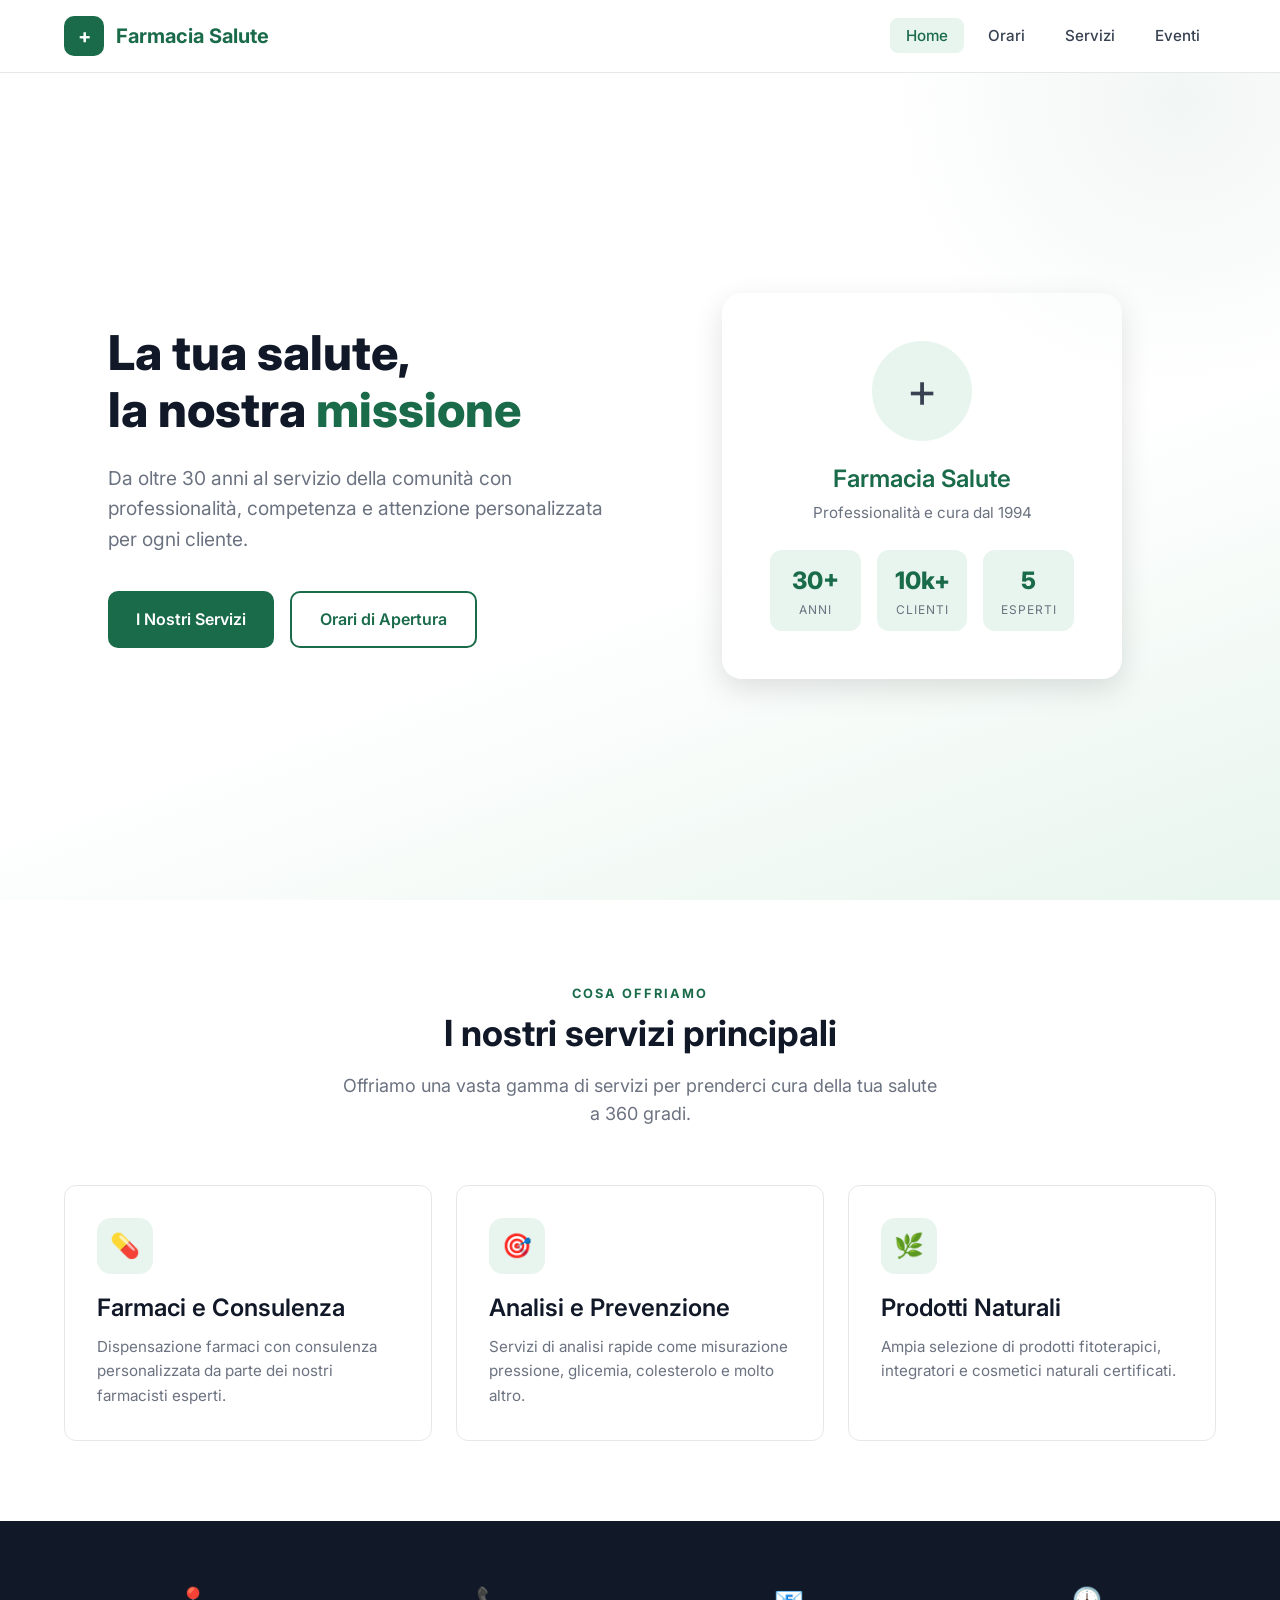
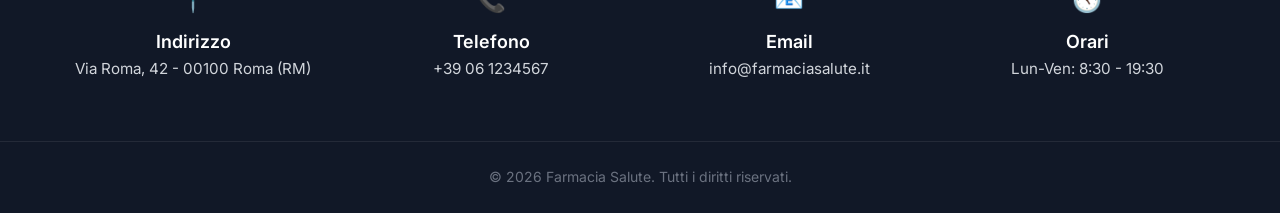
==== index.html @ 4664b822 "Add pharmacy showcase website with homepage, hours, services, and events pages Static frontend for F" ====
<!DOCTYPE html>
<html lang="it">
<head>
  <meta charset="UTF-8">
  <meta name="viewport" content="width=device-width, initial-scale=1.0">
  <title>Farmacia Salute &mdash; La Tua Farmacia di Fiducia</title>
  <meta name="description" content="Farmacia Salute - Servizi farmaceutici, consulenza personalizzata e prodotti per il tuo benessere.">
  <link rel="preconnect" href="https://fonts.googleapis.com">
  <link rel="preconnect" href="https://fonts.gstatic.com" crossorigin>
  <link href="https://fonts.googleapis.com/css2?family=Inter:wght@400;500;600;700;800&display=swap" rel="stylesheet">
  <link rel="stylesheet" href="css/style.css">
</head>
<body>

  <!-- Header -->
  <header class="header" id="header">
    <nav class="nav container">
      <a href="index.html" class="nav-logo">
        <div class="logo-icon">+</div>
        Farmacia Salute
      </a>
      <ul class="nav-links" id="navLinks">
        <li><a href="index.html" class="active">Home</a></li>
        <li><a href="orari.html">Orari</a></li>
        <li><a href="servizi.html">Servizi</a></li>
        <li><a href="eventi.html">Eventi</a></li>
      </ul>
      <button class="nav-toggle" id="navToggle" aria-label="Menu">
        <span></span>
        <span></span>
        <span></span>
      </button>
    </nav>
  </header>

  <!-- Hero -->
  <section class="hero">
    <div class="container">
      <div class="hero-content">
        <h1>La tua salute,<br>la nostra <span>missione</span></h1>
        <p>Da oltre 30 anni al servizio della comunità con professionalità, competenza e attenzione personalizzata per ogni cliente.</p>
        <div class="btn-group">
          <a href="servizi.html" class="btn btn-primary">I Nostri Servizi</a>
          <a href="orari.html" class="btn btn-outline">Orari di Apertura</a>
        </div>
      </div>
      <div class="hero-visual">
        <div class="hero-card">
          <div class="pharmacy-icon">+</div>
          <h3>Farmacia Salute</h3>
          <p>Professionalità e cura dal 1994</p>
          <div class="hero-stats">
            <div class="hero-stat">
              <div class="number">30+</div>
              <div class="label">Anni</div>
            </div>
            <div class="hero-stat">
              <div class="number">10k+</div>
              <div class="label">Clienti</div>
            </div>
            <div class="hero-stat">
              <div class="number">5</div>
              <div class="label">Esperti</div>
            </div>
          </div>
        </div>
      </div>
    </div>
  </section>

  <!-- Quick Services -->
  <section class="section">
    <div class="container">
      <div class="section-header">
        <span class="section-label">Cosa Offriamo</span>
        <h2>I nostri servizi principali</h2>
        <p>Offriamo una vasta gamma di servizi per prenderci cura della tua salute a 360 gradi.</p>
      </div>
      <div class="cards-grid">
        <div class="card">
          <div class="card-icon">&#x1F48A;</div>
          <h3>Farmaci e Consulenza</h3>
          <p>Dispensazione farmaci con consulenza personalizzata da parte dei nostri farmacisti esperti.</p>
        </div>
        <div class="card">
          <div class="card-icon">&#x1F3AF;</div>
          <h3>Analisi e Prevenzione</h3>
          <p>Servizi di analisi rapide come misurazione pressione, glicemia, colesterolo e molto altro.</p>
        </div>
        <div class="card">
          <div class="card-icon">&#x1F33F;</div>
          <h3>Prodotti Naturali</h3>
          <p>Ampia selezione di prodotti fitoterapici, integratori e cosmetici naturali certificati.</p>
        </div>
      </div>
    </div>
  </section>

  <!-- Contact Bar -->
  <section class="contact-bar">
    <div class="container">
      <div class="contact-item">
        <div class="icon">&#x1F4CD;</div>
        <h4>Indirizzo</h4>
        <p>Via Roma, 42 - 00100 Roma (RM)</p>
      </div>
      <div class="contact-item">
        <div class="icon">&#x1F4DE;</div>
        <h4>Telefono</h4>
        <p>+39 06 1234567</p>
      </div>
      <div class="contact-item">
        <div class="icon">&#x1F4E7;</div>
        <h4>Email</h4>
        <p>info@farmaciasalute.it</p>
      </div>
      <div class="contact-item">
        <div class="icon">&#x1F554;</div>
        <h4>Orari</h4>
        <p>Lun-Ven: 8:30 - 19:30</p>
      </div>
    </div>
  </section>

  <!-- Footer -->
  <footer class="footer">
    <div class="container">
      <p>&copy; 2026 Farmacia Salute. Tutti i diritti riservati.</p>
    </div>
  </footer>

  <script src="js/main.js"></script>
</body>
</html>
---- css/style.css ----
/* ===== CSS Variables & Reset ===== */
:root {
  --primary: #1a6b4a;
  --primary-light: #2a9d6e;
  --primary-dark: #0f4a32;
  --accent: #e8f5ee;
  --white: #ffffff;
  --gray-50: #f9fafb;
  --gray-100: #f3f4f6;
  --gray-200: #e5e7eb;
  --gray-300: #d1d5db;
  --gray-500: #6b7280;
  --gray-700: #374151;
  --gray-900: #111827;
  --shadow-sm: 0 1px 3px rgba(0, 0, 0, 0.08);
  --shadow-md: 0 4px 12px rgba(0, 0, 0, 0.1);
  --shadow-lg: 0 10px 30px rgba(0, 0, 0, 0.12);
  --radius: 12px;
  --transition: 0.3s ease;
}

*,
*::before,
*::after {
  margin: 0;
  padding: 0;
  box-sizing: border-box;
}

html {
  scroll-behavior: smooth;
}

body {
  font-family: 'Inter', -apple-system, BlinkMacSystemFont, 'Segoe UI', sans-serif;
  color: var(--gray-700);
  line-height: 1.6;
  background: var(--white);
}

a {
  text-decoration: none;
  color: inherit;
}

ul {
  list-style: none;
}

img {
  max-width: 100%;
  display: block;
}

/* ===== Typography ===== */
h1, h2, h3, h4 {
  color: var(--gray-900);
  line-height: 1.2;
}

h1 { font-size: 3rem; font-weight: 800; }
h2 { font-size: 2.25rem; font-weight: 700; }
h3 { font-size: 1.5rem; font-weight: 600; }
h4 { font-size: 1.125rem; font-weight: 600; }

/* ===== Layout ===== */
.container {
  max-width: 1200px;
  margin: 0 auto;
  padding: 0 24px;
}

.section {
  padding: 80px 0;
}

.section-header {
  text-align: center;
  margin-bottom: 56px;
}

.section-header h2 {
  margin-bottom: 16px;
}

.section-header p {
  font-size: 1.125rem;
  color: var(--gray-500);
  max-width: 600px;
  margin: 0 auto;
}

.section-label {
  display: inline-block;
  font-size: 0.8rem;
  font-weight: 700;
  text-transform: uppercase;
  letter-spacing: 2px;
  color: var(--primary);
  margin-bottom: 8px;
}

/* ===== Header / Navbar ===== */
.header {
  position: fixed;
  top: 0;
  left: 0;
  width: 100%;
  z-index: 1000;
  background: rgba(255, 255, 255, 0.95);
  backdrop-filter: blur(10px);
  border-bottom: 1px solid var(--gray-200);
  transition: var(--transition);
}

.header.scrolled {
  box-shadow: var(--shadow-sm);
}

.nav {
  display: flex;
  align-items: center;
  justify-content: space-between;
  height: 72px;
}

.nav-logo {
  display: flex;
  align-items: center;
  gap: 12px;
  font-size: 1.25rem;
  font-weight: 700;
  color: var(--primary);
}

.nav-logo .logo-icon {
  width: 40px;
  height: 40px;
  background: var(--primary);
  border-radius: 10px;
  display: flex;
  align-items: center;
  justify-content: center;
  color: var(--white);
  font-size: 1.25rem;
}

.nav-links {
  display: flex;
  align-items: center;
  gap: 8px;
}

.nav-links a {
  padding: 8px 16px;
  border-radius: 8px;
  font-size: 0.95rem;
  font-weight: 500;
  color: var(--gray-700);
  transition: var(--transition);
}

.nav-links a:hover,
.nav-links a.active {
  color: var(--primary);
  background: var(--accent);
}

.nav-toggle {
  display: none;
  flex-direction: column;
  gap: 5px;
  background: none;
  border: none;
  cursor: pointer;
  padding: 4px;
}

.nav-toggle span {
  width: 24px;
  height: 2px;
  background: var(--gray-700);
  border-radius: 2px;
  transition: var(--transition);
}

/* ===== Hero Section ===== */
.hero {
  min-height: 100vh;
  display: flex;
  align-items: center;
  padding-top: 72px;
  background: linear-gradient(160deg, var(--white) 60%, var(--accent) 100%);
  position: relative;
  overflow: hidden;
}

.hero::after {
  content: '';
  position: absolute;
  top: -200px;
  right: -200px;
  width: 600px;
  height: 600px;
  border-radius: 50%;
  background: radial-gradient(circle, rgba(26, 107, 74, 0.06) 0%, transparent 70%);
  pointer-events: none;
}

.hero .container {
  display: grid;
  grid-template-columns: 1fr 1fr;
  gap: 64px;
  align-items: center;
}

.hero-content {
  position: relative;
  z-index: 1;
}

.hero-content h1 {
  margin-bottom: 24px;
}

.hero-content h1 span {
  color: var(--primary);
}

.hero-content p {
  font-size: 1.2rem;
  color: var(--gray-500);
  margin-bottom: 36px;
  max-width: 500px;
}

.hero-visual {
  display: flex;
  justify-content: center;
  align-items: center;
  position: relative;
}

.hero-card {
  background: var(--white);
  border-radius: 20px;
  padding: 48px;
  box-shadow: var(--shadow-lg);
  text-align: center;
  max-width: 400px;
  width: 100%;
}

.hero-card .pharmacy-icon {
  width: 100px;
  height: 100px;
  margin: 0 auto 24px;
  background: var(--accent);
  border-radius: 50%;
  display: flex;
  align-items: center;
  justify-content: center;
  font-size: 3rem;
}

.hero-card h3 {
  margin-bottom: 8px;
  color: var(--primary);
}

.hero-card p {
  color: var(--gray-500);
  font-size: 0.95rem;
}

.hero-stats {
  display: flex;
  gap: 16px;
  margin-top: 24px;
  justify-content: center;
}

.hero-stat {
  text-align: center;
  padding: 12px 16px;
  background: var(--accent);
  border-radius: 12px;
  flex: 1;
}

.hero-stat .number {
  font-size: 1.5rem;
  font-weight: 800;
  color: var(--primary);
}

.hero-stat .label {
  font-size: 0.75rem;
  color: var(--gray-500);
  text-transform: uppercase;
  letter-spacing: 1px;
}

/* ===== Buttons ===== */
.btn {
  display: inline-flex;
  align-items: center;
  gap: 8px;
  padding: 14px 28px;
  border-radius: 10px;
  font-size: 1rem;
  font-weight: 600;
  cursor: pointer;
  border: none;
  transition: var(--transition);
}

.btn-primary {
  background: var(--primary);
  color: var(--white);
}

.btn-primary:hover {
  background: var(--primary-dark);
  transform: translateY(-2px);
  box-shadow: var(--shadow-md);
}

.btn-outline {
  background: transparent;
  color: var(--primary);
  border: 2px solid var(--primary);
}

.btn-outline:hover {
  background: var(--accent);
  transform: translateY(-2px);
}

.btn-group {
  display: flex;
  gap: 16px;
  flex-wrap: wrap;
}

/* ===== Cards Grid ===== */
.cards-grid {
  display: grid;
  grid-template-columns: repeat(auto-fit, minmax(280px, 1fr));
  gap: 24px;
}

.card {
  background: var(--white);
  border-radius: var(--radius);
  padding: 32px;
  border: 1px solid var(--gray-200);
  transition: var(--transition);
}

.card:hover {
  transform: translateY(-4px);
  box-shadow: var(--shadow-md);
  border-color: transparent;
}

.card-icon {
  width: 56px;
  height: 56px;
  border-radius: 14px;
  background: var(--accent);
  display: flex;
  align-items: center;
  justify-content: center;
  font-size: 1.5rem;
  margin-bottom: 20px;
}

.card h3 {
  margin-bottom: 12px;
}

.card p {
  color: var(--gray-500);
  font-size: 0.95rem;
}

/* ===== Page Header (for inner pages) ===== */
.page-header {
  padding: 140px 0 60px;
  background: linear-gradient(160deg, var(--white) 40%, var(--accent) 100%);
  text-align: center;
}

.page-header h1 {
  margin-bottom: 16px;
}

.page-header p {
  font-size: 1.15rem;
  color: var(--gray-500);
  max-width: 600px;
  margin: 0 auto;
}

/* ===== Hours Table ===== */
.hours-wrapper {
  max-width: 700px;
  margin: 0 auto;
}

.hours-table {
  width: 100%;
  background: var(--white);
  border-radius: var(--radius);
  overflow: hidden;
  box-shadow: var(--shadow-md);
  border: 1px solid var(--gray-200);
}

.hours-row {
  display: flex;
  justify-content: space-between;
  align-items: center;
  padding: 20px 32px;
  border-bottom: 1px solid var(--gray-100);
  transition: var(--transition);
}

.hours-row:last-child {
  border-bottom: none;
}

.hours-row:hover {
  background: var(--gray-50);
}

.hours-row.today {
  background: var(--accent);
  font-weight: 600;
}

.hours-row.today .day-name {
  color: var(--primary);
}

.day-name {
  font-weight: 600;
  color: var(--gray-900);
  display: flex;
  align-items: center;
  gap: 10px;
}

.today-badge {
  font-size: 0.7rem;
  background: var(--primary);
  color: var(--white);
  padding: 2px 10px;
  border-radius: 20px;
  font-weight: 700;
  text-transform: uppercase;
  letter-spacing: 1px;
}

.hours-time {
  color: var(--gray-500);
}

.hours-time.closed {
  color: #dc2626;
  font-weight: 600;
}

.hours-note {
  text-align: center;
  margin-top: 32px;
  padding: 24px;
  background: var(--accent);
  border-radius: var(--radius);
  color: var(--primary-dark);
  font-size: 0.95rem;
}

.hours-note strong {
  display: block;
  margin-bottom: 4px;
}

/* ===== Current Status Badge ===== */
.status-badge {
  display: inline-flex;
  align-items: center;
  gap: 8px;
  padding: 8px 20px;
  border-radius: 30px;
  font-weight: 600;
  font-size: 0.9rem;
  margin-top: 16px;
}

.status-badge.open {
  background: #dcfce7;
  color: #166534;
}

.status-badge.closed {
  background: #fee2e2;
  color: #991b1b;
}

.status-dot {
  width: 8px;
  height: 8px;
  border-radius: 50%;
  animation: pulse 2s infinite;
}

.status-badge.open .status-dot {
  background: #22c55e;
}

.status-badge.closed .status-dot {
  background: #ef4444;
}

@keyframes pulse {
  0%, 100% { opacity: 1; }
  50% { opacity: 0.4; }
}

/* ===== Services Page ===== */
.services-grid {
  display: grid;
  grid-template-columns: repeat(auto-fit, minmax(320px, 1fr));
  gap: 32px;
}

.service-card {
  background: var(--white);
  border-radius: var(--radius);
  padding: 40px;
  border: 1px solid var(--gray-200);
  transition: var(--transition);
  position: relative;
  overflow: hidden;
}

.service-card::before {
  content: '';
  position: absolute;
  top: 0;
  left: 0;
  width: 100%;
  height: 4px;
  background: var(--primary);
  transform: scaleX(0);
  transition: var(--transition);
}

.service-card:hover::before {
  transform: scaleX(1);
}

.service-card:hover {
  transform: translateY(-6px);
  box-shadow: var(--shadow-lg);
  border-color: transparent;
}

.service-icon {
  width: 64px;
  height: 64px;
  border-radius: 16px;
  background: var(--accent);
  display: flex;
  align-items: center;
  justify-content: center;
  font-size: 1.75rem;
  margin-bottom: 24px;
}

.service-card h3 {
  margin-bottom: 12px;
}

.service-card p {
  color: var(--gray-500);
  line-height: 1.7;
}

/* ===== Events Page ===== */
.events-list {
  max-width: 800px;
  margin: 0 auto;
  display: flex;
  flex-direction: column;
  gap: 24px;
}

.event-card {
  background: var(--white);
  border-radius: var(--radius);
  padding: 32px;
  border: 1px solid var(--gray-200);
  display: flex;
  gap: 28px;
  align-items: flex-start;
  transition: var(--transition);
}

.event-card:hover {
  transform: translateY(-3px);
  box-shadow: var(--shadow-md);
  border-color: transparent;
}

.event-date {
  flex-shrink: 0;
  width: 80px;
  height: 80px;
  border-radius: 16px;
  background: var(--accent);
  display: flex;
  flex-direction: column;
  align-items: center;
  justify-content: center;
  text-align: center;
}

.event-date .day {
  font-size: 1.75rem;
  font-weight: 800;
  color: var(--primary);
  line-height: 1;
}

.event-date .month {
  font-size: 0.75rem;
  font-weight: 700;
  color: var(--primary-light);
  text-transform: uppercase;
  letter-spacing: 1px;
}

.event-info h3 {
  margin-bottom: 8px;
}

.event-info p {
  color: var(--gray-500);
  font-size: 0.95rem;
  margin-bottom: 12px;
}

.event-meta {
  display: flex;
  gap: 16px;
  flex-wrap: wrap;
}

.event-tag {
  font-size: 0.8rem;
  font-weight: 600;
  padding: 4px 12px;
  border-radius: 6px;
  background: var(--gray-100);
  color: var(--gray-700);
}

.event-tag.highlight {
  background: var(--accent);
  color: var(--primary);
}

/* ===== Contact Bar ===== */
.contact-bar {
  background: var(--gray-900);
  padding: 60px 0;
}

.contact-bar .container {
  display: grid;
  grid-template-columns: repeat(auto-fit, minmax(240px, 1fr));
  gap: 40px;
}

.contact-item {
  text-align: center;
  color: var(--gray-300);
}

.contact-item .icon {
  font-size: 1.5rem;
  margin-bottom: 12px;
}

.contact-item h4 {
  color: var(--white);
  margin-bottom: 4px;
}

.contact-item p {
  font-size: 0.95rem;
}

/* ===== Footer ===== */
.footer {
  background: var(--gray-900);
  border-top: 1px solid rgba(255, 255, 255, 0.08);
  padding: 24px 0;
  text-align: center;
  color: var(--gray-500);
  font-size: 0.875rem;
}

/* ===== Responsive ===== */
@media (max-width: 768px) {
  h1 { font-size: 2.25rem; }
  h2 { font-size: 1.75rem; }
  h3 { font-size: 1.25rem; }

  .section { padding: 56px 0; }

  .nav-links {
    position: fixed;
    top: 72px;
    left: 0;
    right: 0;
    background: var(--white);
    flex-direction: column;
    padding: 24px;
    gap: 4px;
    border-bottom: 1px solid var(--gray-200);
    box-shadow: var(--shadow-md);
    transform: translateY(-120%);
    transition: var(--transition);
    z-index: 999;
  }

  .nav-links.open {
    transform: translateY(0);
  }

  .nav-links a {
    width: 100%;
    padding: 12px 16px;
  }

  .nav-toggle {
    display: flex;
  }

  .hero .container {
    grid-template-columns: 1fr;
    gap: 40px;
    text-align: center;
  }

  .hero-content p {
    margin-left: auto;
    margin-right: auto;
  }

  .btn-group {
    justify-content: center;
  }

  .event-card {
    flex-direction: column;
    align-items: center;
    text-align: center;
  }

  .event-meta {
    justify-content: center;
  }

  .services-grid {
    grid-template-columns: 1fr;
  }
}
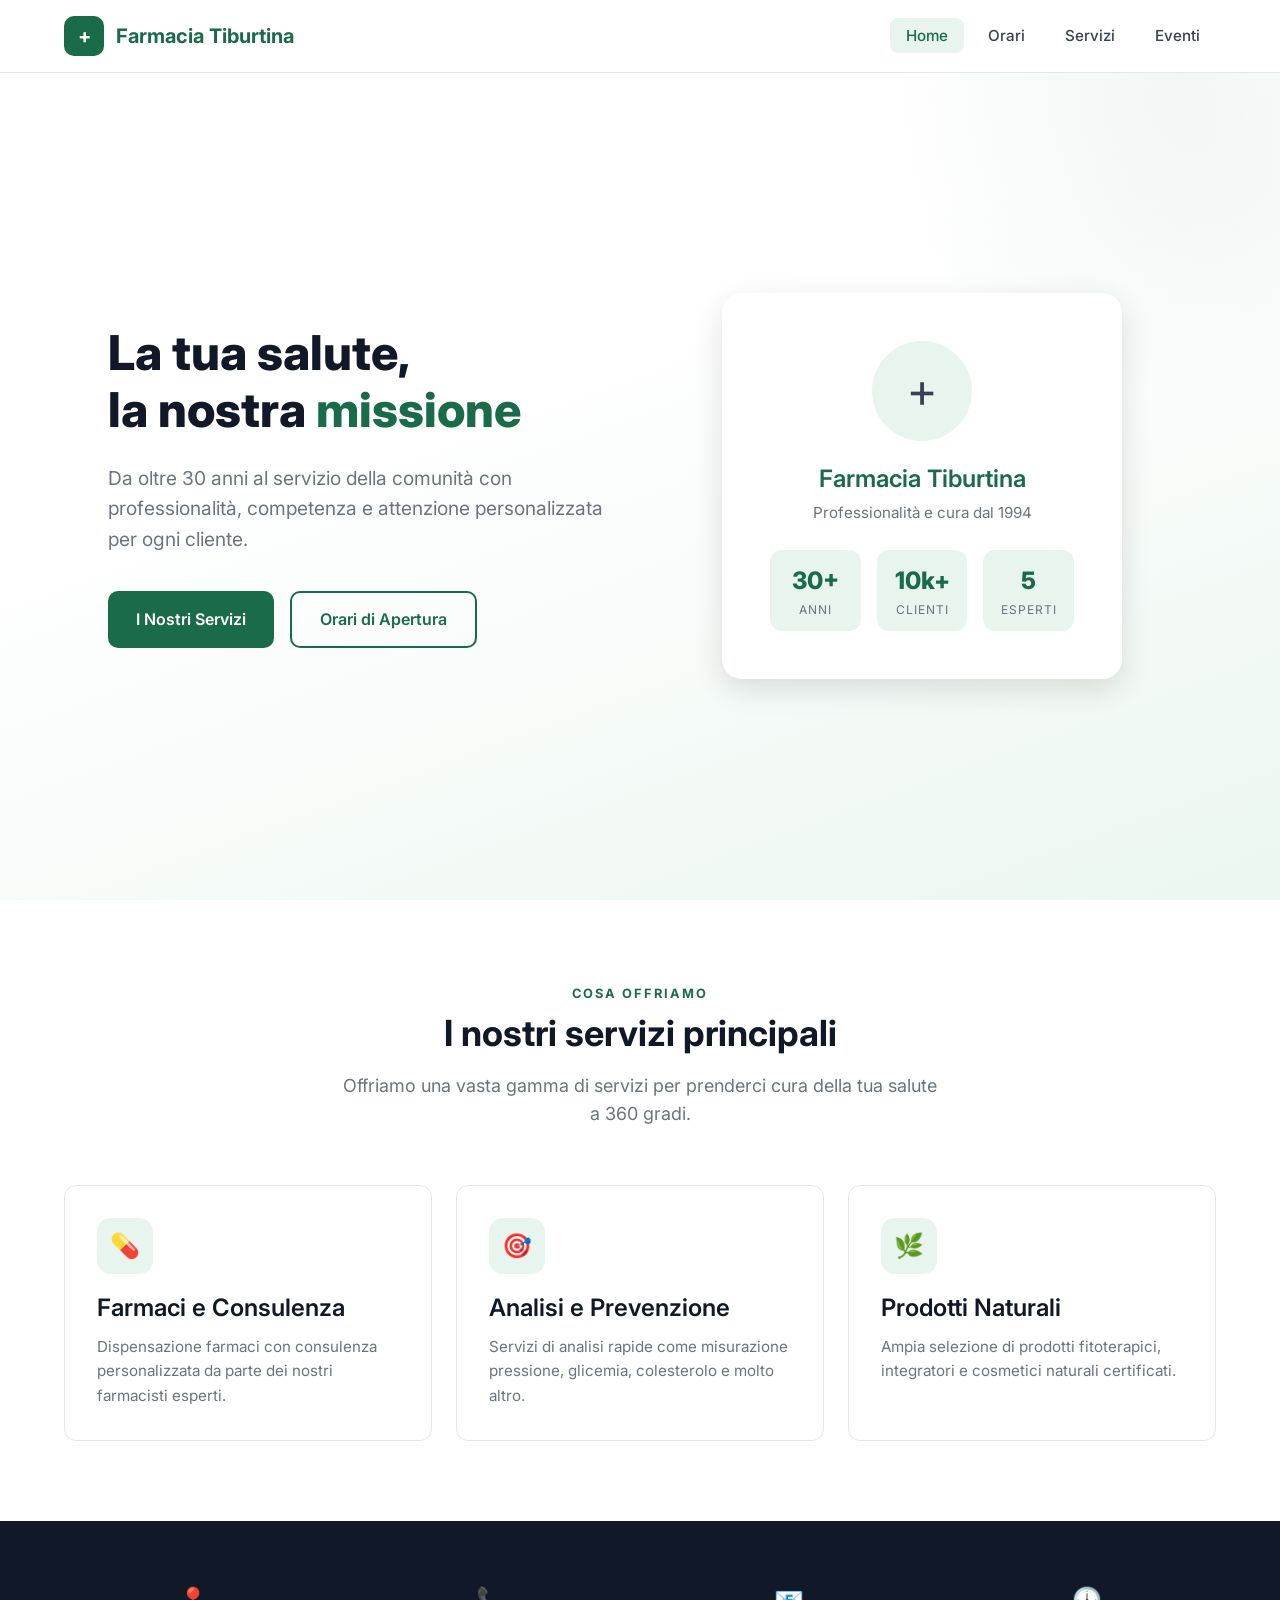
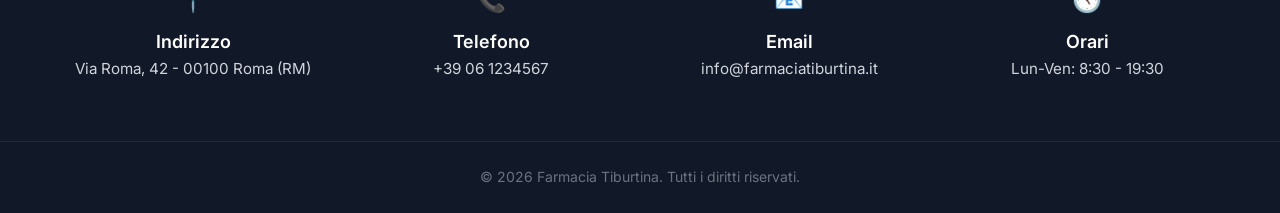
==== commit 6367b318: "Add hero background image and rename to Farmacia Tiburtina - Set pharmacy exterior photo as hero bac" ====
--- a/index.html
+++ b/index.html
@@ -3,8 +3,8 @@
 <head>
   <meta charset="UTF-8">
   <meta name="viewport" content="width=device-width, initial-scale=1.0">
-  <title>Farmacia Salute &mdash; La Tua Farmacia di Fiducia</title>
-  <meta name="description" content="Farmacia Salute - Servizi farmaceutici, consulenza personalizzata e prodotti per il tuo benessere.">
+  <title>Farmacia Tiburtina &mdash; La Tua Farmacia di Fiducia</title>
+  <meta name="description" content="Farmacia Tiburtina - Servizi farmaceutici, consulenza personalizzata e prodotti per il tuo benessere.">
   <link rel="preconnect" href="https://fonts.googleapis.com">
   <link rel="preconnect" href="https://fonts.gstatic.com" crossorigin>
   <link href="https://fonts.googleapis.com/css2?family=Inter:wght@400;500;600;700;800&display=swap" rel="stylesheet">
@@ -17,7 +17,7 @@
     <nav class="nav container">
       <a href="index.html" class="nav-logo">
         <div class="logo-icon">+</div>
-        Farmacia Salute
+        Farmacia Tiburtina
       </a>
       <ul class="nav-links" id="navLinks">
         <li><a href="index.html" class="active">Home</a></li>
@@ -47,7 +47,7 @@
       <div class="hero-visual">
         <div class="hero-card">
           <div class="pharmacy-icon">+</div>
-          <h3>Farmacia Salute</h3>
+          <h3>Farmacia Tiburtina</h3>
           <p>Professionalità e cura dal 1994</p>
           <div class="hero-stats">
             <div class="hero-stat">
@@ -112,7 +112,7 @@
       <div class="contact-item">
         <div class="icon">&#x1F4E7;</div>
         <h4>Email</h4>
-        <p>info@farmaciasalute.it</p>
+        <p>info@farmaciatiburtina.it</p>
       </div>
       <div class="contact-item">
         <div class="icon">&#x1F554;</div>
@@ -125,7 +125,7 @@
   <!-- Footer -->
   <footer class="footer">
     <div class="container">
-      <p>&copy; 2026 Farmacia Salute. Tutti i diritti riservati.</p>
+      <p>&copy; 2026 Farmacia Tiburtina. Tutti i diritti riservati.</p>
     </div>
   </footer>
 
--- a/css/style.css
+++ b/css/style.css
@@ -190,9 +190,17 @@
   display: flex;
   align-items: center;
   padding-top: 72px;
-  background: linear-gradient(160deg, var(--white) 60%, var(--accent) 100%);
+  background: url('http://www.farmaciatiburtina.it/wp-content/uploads/2016/09/06092016-425701829_5466443718539454775.jpg') center center / cover no-repeat fixed;
   position: relative;
   overflow: hidden;
+}
+
+.hero::before {
+  content: '';
+  position: absolute;
+  inset: 0;
+  background: linear-gradient(160deg, rgba(255,255,255,0.92) 40%, rgba(232,245,238,0.85) 100%);
+  z-index: 0;
 }
 
 .hero::after {
@@ -212,6 +220,8 @@
   grid-template-columns: 1fr 1fr;
   gap: 64px;
   align-items: center;
+  position: relative;
+  z-index: 1;
 }
 
 .hero-content {
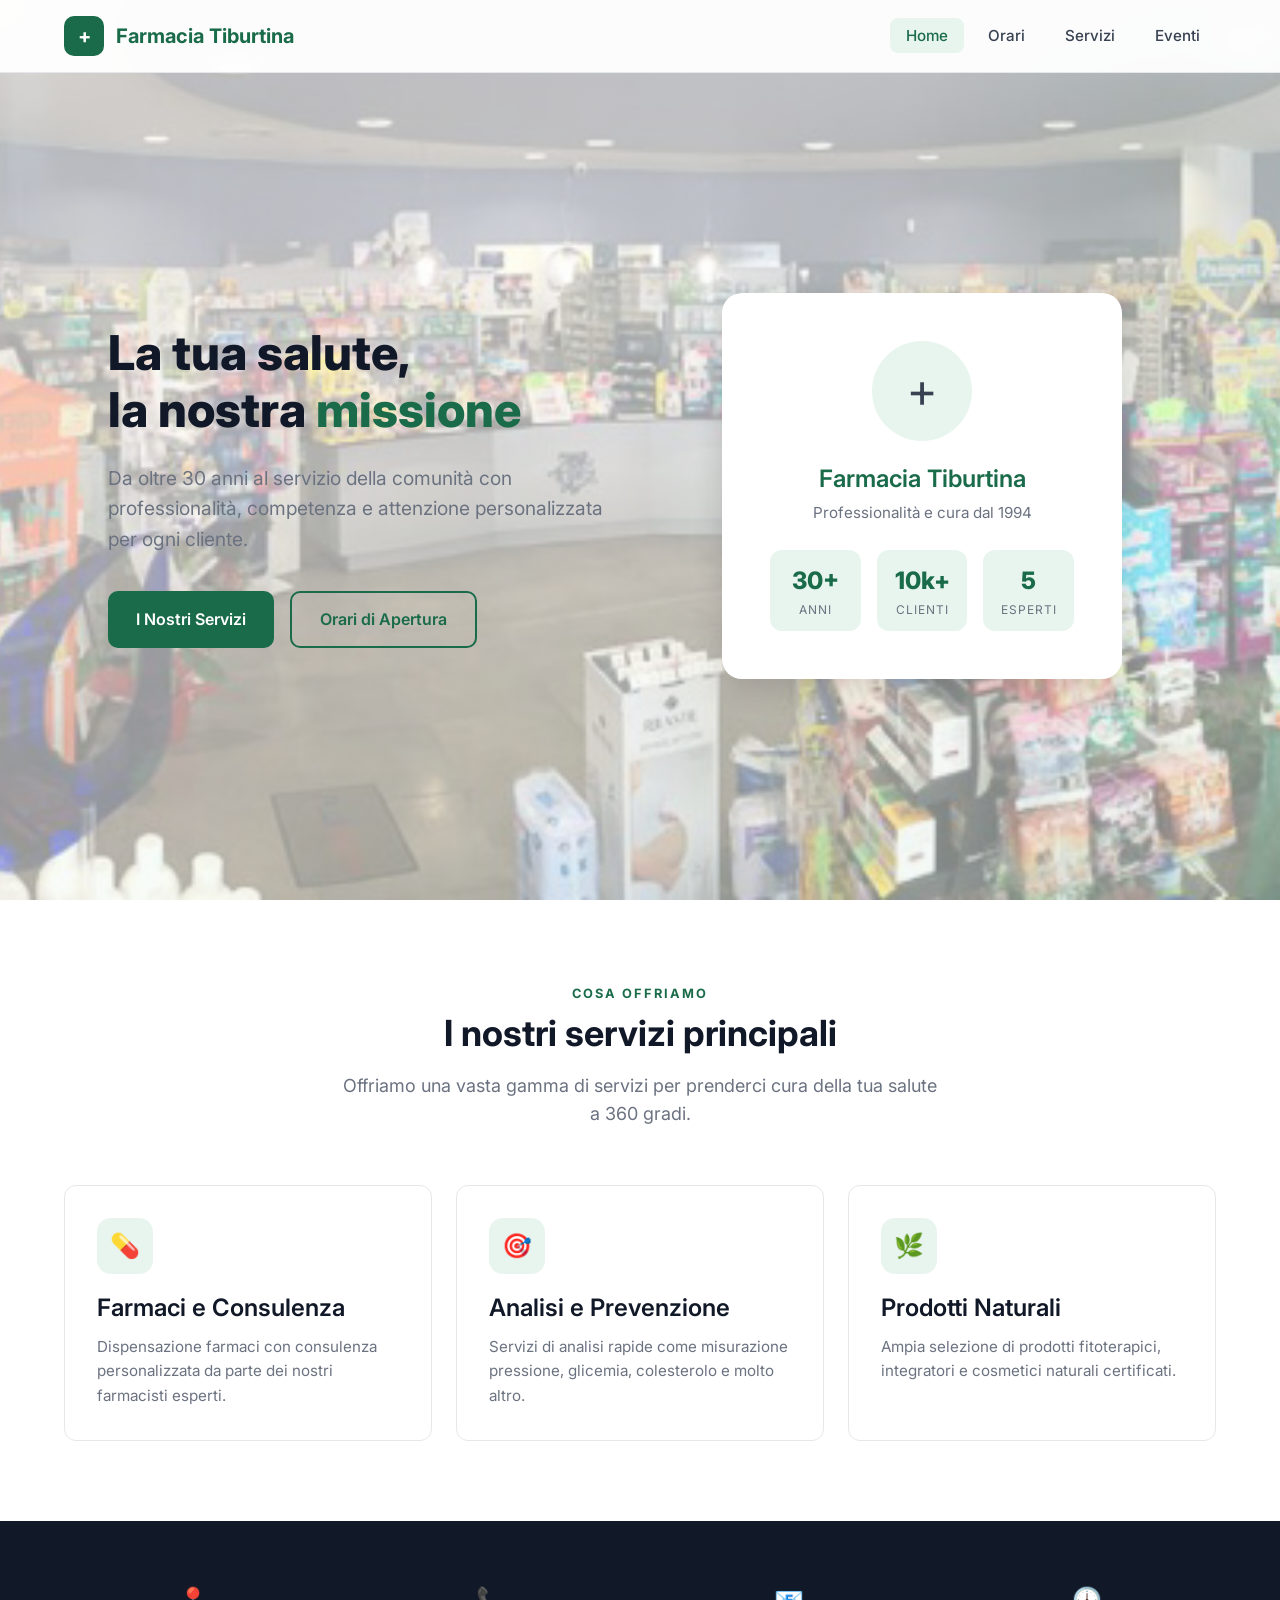
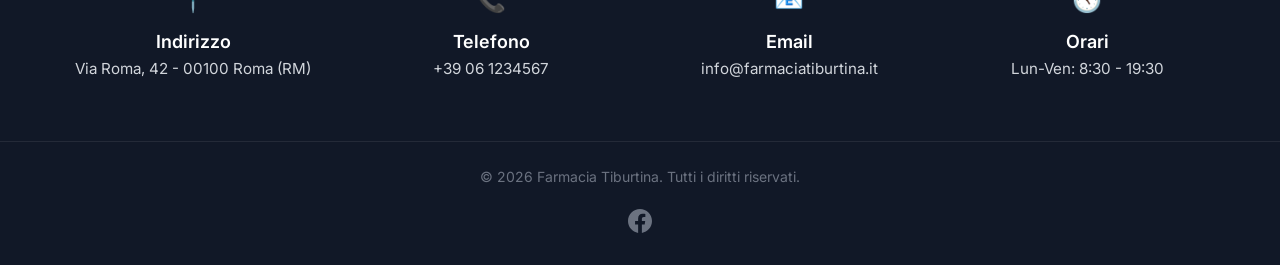
==== commit bdb7b221: "Add Facebook link to footer on all pages - Facebook icon (SVG) with link to facebook.com as placehol" ====
--- a/index.html
+++ b/index.html
@@ -126,6 +126,9 @@
   <footer class="footer">
     <div class="container">
       <p>&copy; 2026 Farmacia Tiburtina. Tutti i diritti riservati.</p>
+      <a href="https://www.facebook.com" target="_blank" rel="noopener noreferrer" class="footer-social" aria-label="Facebook">
+        <svg width="24" height="24" viewBox="0 0 24 24" fill="currentColor"><path d="M24 12.073c0-6.627-5.373-12-12-12s-12 5.373-12 12c0 5.99 4.388 10.954 10.125 11.854v-8.385H7.078v-3.47h3.047V9.43c0-3.007 1.792-4.669 4.533-4.669 1.312 0 2.686.235 2.686.235v2.953H15.83c-1.491 0-1.956.925-1.956 1.874v2.25h3.328l-.532 3.47h-2.796v8.385C19.612 23.027 24 18.062 24 12.073z"/></svg>
+      </a>
     </div>
   </footer>
 
--- a/css/style.css
+++ b/css/style.css
@@ -27,6 +27,11 @@
   box-sizing: border-box;
 }
 
+html, body {
+  overflow-x: hidden;
+  width: 100%;
+}
+
 html {
   scroll-behavior: smooth;
 }
@@ -190,7 +195,7 @@
   display: flex;
   align-items: center;
   padding-top: 72px;
-  background: url('http://www.farmaciatiburtina.it/wp-content/uploads/2016/09/06092016-425701829_5466443718539454775.jpg') center center / cover no-repeat fixed;
+  background: url('hero-bg.jpg') center center / cover no-repeat;
   position: relative;
   overflow: hidden;
 }
@@ -199,7 +204,7 @@
   content: '';
   position: absolute;
   inset: 0;
-  background: linear-gradient(160deg, rgba(255,255,255,0.92) 40%, rgba(232,245,238,0.85) 100%);
+  background: linear-gradient(160deg, rgba(255,255,255,0.65) 30%, rgba(232,245,238,0.5) 100%);
   z-index: 0;
 }
 
@@ -724,32 +729,98 @@
   font-size: 0.875rem;
 }
 
+.footer .container {
+  display: flex;
+  flex-direction: column;
+  align-items: center;
+  gap: 12px;
+}
+
+.footer-social {
+  display: inline-flex;
+  align-items: center;
+  justify-content: center;
+  width: 40px;
+  height: 40px;
+  border-radius: 50%;
+  color: var(--gray-500);
+  transition: var(--transition);
+}
+
+.footer-social:hover {
+  color: var(--white);
+  background: #1877F2;
+}
+
 /* ===== Responsive ===== */
-@media (max-width: 768px) {
-  h1 { font-size: 2.25rem; }
-  h2 { font-size: 1.75rem; }
-  h3 { font-size: 1.25rem; }
-
-  .section { padding: 56px 0; }
+
+/* Large desktops (1400px+) */
+@media (min-width: 1400px) {
+  .container {
+    max-width: 1320px;
+  }
+
+  h1 { font-size: 3.5rem; }
+
+  .hero {
+    min-height: 100vh;
+  }
+
+  .services-grid {
+    grid-template-columns: repeat(3, 1fr);
+  }
+}
+
+/* Laptops / small desktops (1024px - 1199px) */
+@media (max-width: 1199px) {
+  .hero .container {
+    gap: 40px;
+  }
+
+  .hero-card {
+    padding: 36px;
+  }
+
+  .services-grid {
+    grid-template-columns: repeat(2, 1fr);
+  }
+
+  .contact-bar .container {
+    grid-template-columns: repeat(2, 1fr);
+    gap: 32px;
+  }
+}
+
+/* Tablets (768px - 1023px) */
+@media (max-width: 1023px) {
+  h1 { font-size: 2.5rem; }
+  h2 { font-size: 2rem; }
+
+  .section { padding: 64px 0; }
 
   .nav-links {
-    position: fixed;
-    top: 72px;
+    position: absolute;
+    top: 100%;
     left: 0;
     right: 0;
     background: var(--white);
     flex-direction: column;
-    padding: 24px;
-    gap: 4px;
+    padding: 0;
+    gap: 0;
     border-bottom: 1px solid var(--gray-200);
     box-shadow: var(--shadow-md);
-    transform: translateY(-120%);
-    transition: var(--transition);
     z-index: 999;
+    max-height: 0;
+    overflow: hidden;
+    visibility: hidden;
+    transition: max-height 0.3s ease, visibility 0.3s ease, padding 0.3s ease;
   }
 
   .nav-links.open {
-    transform: translateY(0);
+    max-height: 400px;
+    visibility: visible;
+    padding: 16px 24px;
+    gap: 4px;
   }
 
   .nav-links a {
@@ -776,17 +847,322 @@
     justify-content: center;
   }
 
+  .hero-card {
+    max-width: 380px;
+    margin: 0 auto;
+  }
+
+  .cards-grid {
+    grid-template-columns: repeat(auto-fit, minmax(240px, 1fr));
+  }
+
+  .services-grid {
+    grid-template-columns: repeat(2, 1fr);
+    gap: 24px;
+  }
+
+  .service-card {
+    padding: 32px;
+  }
+
+  .page-header {
+    padding: 120px 0 48px;
+  }
+}
+
+/* Small tablets / large phones (576px - 767px) */
+@media (max-width: 767px) {
+  h1 { font-size: 2.15rem; }
+  h2 { font-size: 1.75rem; }
+  h3 { font-size: 1.2rem; }
+
+  .container {
+    padding: 0 20px;
+  }
+
+  .section { padding: 48px 0; }
+
+  .section-header {
+    margin-bottom: 40px;
+  }
+
+  .section-header p {
+    font-size: 1rem;
+  }
+
+  .hero::after {
+    display: none;
+  }
+
+  .hero {
+    min-height: auto;
+    padding-top: 72px;
+    padding-bottom: 40px;
+  }
+
+  .hero .container {
+    gap: 32px;
+  }
+
+  .hero-content h1 {
+    margin-bottom: 16px;
+  }
+
+  .hero-content p {
+    font-size: 1.05rem;
+    margin-bottom: 28px;
+  }
+
+  .hero-card {
+    padding: 28px;
+    max-width: 340px;
+  }
+
+  .hero-card .pharmacy-icon {
+    width: 72px;
+    height: 72px;
+    font-size: 2.25rem;
+    margin-bottom: 16px;
+  }
+
+  .hero-stats {
+    gap: 10px;
+  }
+
+  .hero-stat {
+    padding: 10px 12px;
+  }
+
+  .hero-stat .number {
+    font-size: 1.25rem;
+  }
+
+  .btn {
+    padding: 12px 24px;
+    font-size: 0.95rem;
+  }
+
+  .services-grid {
+    grid-template-columns: 1fr;
+  }
+
   .event-card {
     flex-direction: column;
     align-items: center;
     text-align: center;
+    padding: 24px;
+    gap: 20px;
   }
 
   .event-meta {
     justify-content: center;
   }
 
-  .services-grid {
+  .hours-row {
+    padding: 16px 20px;
+    flex-direction: column;
+    gap: 4px;
+    align-items: flex-start;
+  }
+
+  .contact-bar {
+    padding: 40px 0;
+  }
+
+  .contact-bar .container {
+    grid-template-columns: 1fr 1fr;
+    gap: 28px;
+  }
+
+  .page-header {
+    padding: 110px 0 40px;
+  }
+
+  .page-header p {
+    font-size: 1rem;
+  }
+}
+
+/* Small phones (up to 575px) */
+@media (max-width: 575px) {
+  h1 { font-size: 1.75rem; }
+  h2 { font-size: 1.5rem; }
+  h3 { font-size: 1.1rem; }
+
+  .container {
+    padding: 0 16px;
+  }
+
+  .section { padding: 40px 0; }
+
+  .nav {
+    height: 60px;
+  }
+
+  .nav-logo {
+    font-size: 1.05rem;
+    gap: 8px;
+  }
+
+  .nav-logo .logo-icon {
+    width: 34px;
+    height: 34px;
+    font-size: 1rem;
+    border-radius: 8px;
+  }
+
+  .nav-links.open {
+    padding: 16px 20px;
+  }
+
+  .hero {
+    padding-top: 60px;
+    padding-bottom: 32px;
+  }
+
+  .hero .container {
+    gap: 28px;
+  }
+
+  .hero-content p {
+    font-size: 0.95rem;
+    margin-bottom: 24px;
+  }
+
+  .btn-group {
+    flex-direction: column;
+    align-items: center;
+  }
+
+  .btn {
+    width: 100%;
+    justify-content: center;
+    padding: 14px 20px;
+  }
+
+  .hero-card {
+    padding: 24px;
+    max-width: 100%;
+    border-radius: 16px;
+  }
+
+  .hero-card .pharmacy-icon {
+    width: 60px;
+    height: 60px;
+    font-size: 1.75rem;
+    margin-bottom: 12px;
+  }
+
+  .hero-stats {
+    gap: 8px;
+    margin-top: 16px;
+  }
+
+  .hero-stat {
+    padding: 8px 6px;
+    border-radius: 8px;
+  }
+
+  .hero-stat .number {
+    font-size: 1.1rem;
+  }
+
+  .hero-stat .label {
+    font-size: 0.65rem;
+  }
+
+  .card {
+    padding: 24px;
+  }
+
+  .cards-grid {
     grid-template-columns: 1fr;
-  }
-}
+    gap: 16px;
+  }
+
+  .service-card {
+    padding: 24px;
+  }
+
+  .event-card {
+    padding: 20px;
+    gap: 16px;
+  }
+
+  .event-date {
+    width: 68px;
+    height: 68px;
+    border-radius: 12px;
+  }
+
+  .event-date .day {
+    font-size: 1.5rem;
+  }
+
+  .event-tag {
+    font-size: 0.75rem;
+    padding: 3px 10px;
+  }
+
+  .hours-row {
+    padding: 14px 16px;
+  }
+
+  .hours-note {
+    padding: 20px 16px;
+    font-size: 0.875rem;
+  }
+
+  .contact-bar .container {
+    grid-template-columns: 1fr;
+    gap: 24px;
+  }
+
+  .contact-bar {
+    padding: 36px 0;
+  }
+
+  .page-header {
+    padding: 96px 0 32px;
+  }
+
+  .page-header h1 {
+    margin-bottom: 12px;
+  }
+
+  .page-header p {
+    font-size: 0.95rem;
+  }
+
+  .footer {
+    font-size: 0.8rem;
+    padding: 20px 0;
+  }
+}
+
+/* Extra small phones (up to 380px) */
+@media (max-width: 380px) {
+  h1 { font-size: 1.5rem; }
+  h2 { font-size: 1.3rem; }
+
+  .container {
+    padding: 0 12px;
+  }
+
+  .nav-logo {
+    font-size: 0.95rem;
+  }
+
+  .hero-stats {
+    flex-direction: column;
+    gap: 6px;
+  }
+
+  .hero-stat {
+    padding: 8px 12px;
+  }
+
+  .event-meta {
+    gap: 8px;
+  }
+}
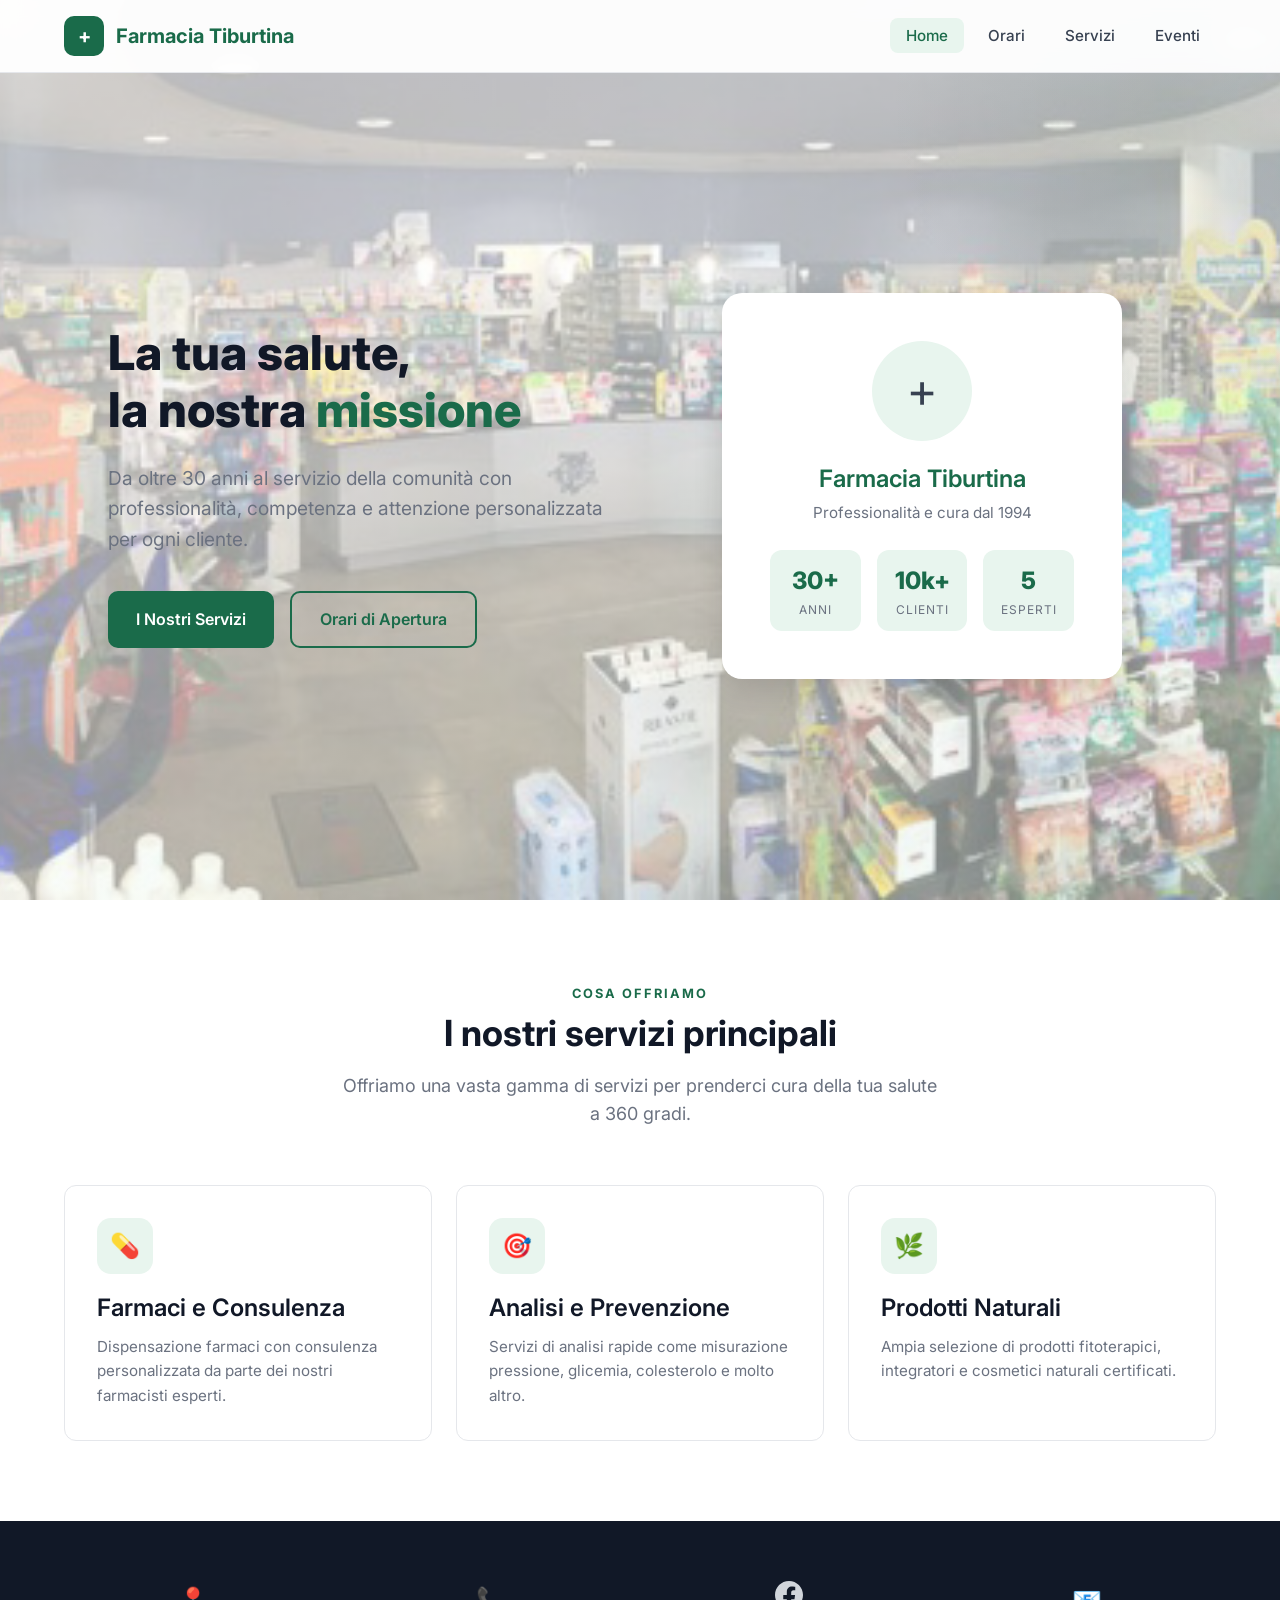
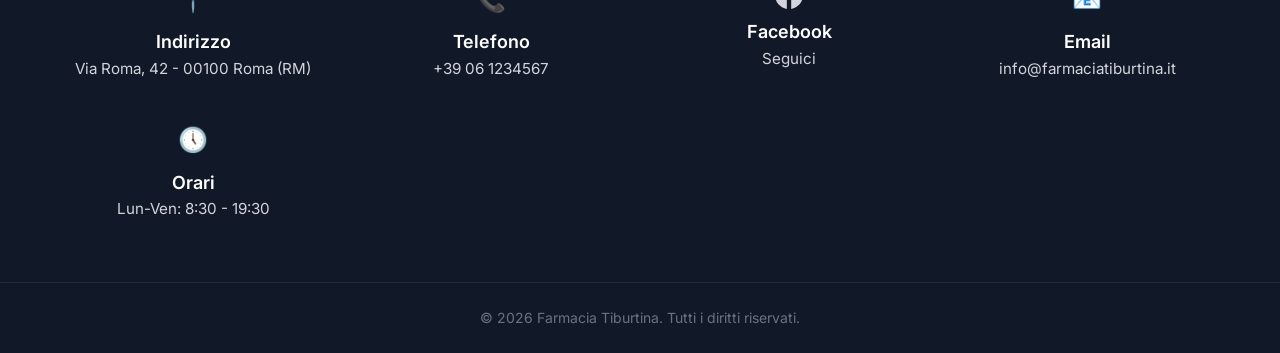
==== commit e2bc57a5: "Move Facebook link from footer to contact bar between phone and email https://claude.ai/code/session" ====
--- a/index.html
+++ b/index.html
@@ -110,6 +110,13 @@
         <p>+39 06 1234567</p>
       </div>
       <div class="contact-item">
+        <a href="https://www.facebook.com" target="_blank" rel="noopener noreferrer" class="contact-social" aria-label="Facebook">
+          <svg width="28" height="28" viewBox="0 0 24 24" fill="currentColor"><path d="M24 12.073c0-6.627-5.373-12-12-12s-12 5.373-12 12c0 5.99 4.388 10.954 10.125 11.854v-8.385H7.078v-3.47h3.047V9.43c0-3.007 1.792-4.669 4.533-4.669 1.312 0 2.686.235 2.686.235v2.953H15.83c-1.491 0-1.956.925-1.956 1.874v2.25h3.328l-.532 3.47h-2.796v8.385C19.612 23.027 24 18.062 24 12.073z"/></svg>
+        </a>
+        <h4>Facebook</h4>
+        <p>Seguici</p>
+      </div>
+      <div class="contact-item">
         <div class="icon">&#x1F4E7;</div>
         <h4>Email</h4>
         <p>info@farmaciatiburtina.it</p>
@@ -126,9 +133,6 @@
   <footer class="footer">
     <div class="container">
       <p>&copy; 2026 Farmacia Tiburtina. Tutti i diritti riservati.</p>
-      <a href="https://www.facebook.com" target="_blank" rel="noopener noreferrer" class="footer-social" aria-label="Facebook">
-        <svg width="24" height="24" viewBox="0 0 24 24" fill="currentColor"><path d="M24 12.073c0-6.627-5.373-12-12-12s-12 5.373-12 12c0 5.99 4.388 10.954 10.125 11.854v-8.385H7.078v-3.47h3.047V9.43c0-3.007 1.792-4.669 4.533-4.669 1.312 0 2.686.235 2.686.235v2.953H15.83c-1.491 0-1.956.925-1.956 1.874v2.25h3.328l-.532 3.47h-2.796v8.385C19.612 23.027 24 18.062 24 12.073z"/></svg>
-      </a>
     </div>
   </footer>
 
--- a/css/style.css
+++ b/css/style.css
@@ -729,27 +729,17 @@
   font-size: 0.875rem;
 }
 
-.footer .container {
-  display: flex;
-  flex-direction: column;
-  align-items: center;
-  gap: 12px;
-}
-
-.footer-social {
+.contact-social {
   display: inline-flex;
   align-items: center;
   justify-content: center;
-  width: 40px;
-  height: 40px;
-  border-radius: 50%;
-  color: var(--gray-500);
+  color: var(--gray-300);
+  margin-bottom: 12px;
   transition: var(--transition);
 }
 
-.footer-social:hover {
-  color: var(--white);
-  background: #1877F2;
+.contact-social:hover {
+  color: #1877F2;
 }
 
 /* ===== Responsive ===== */
